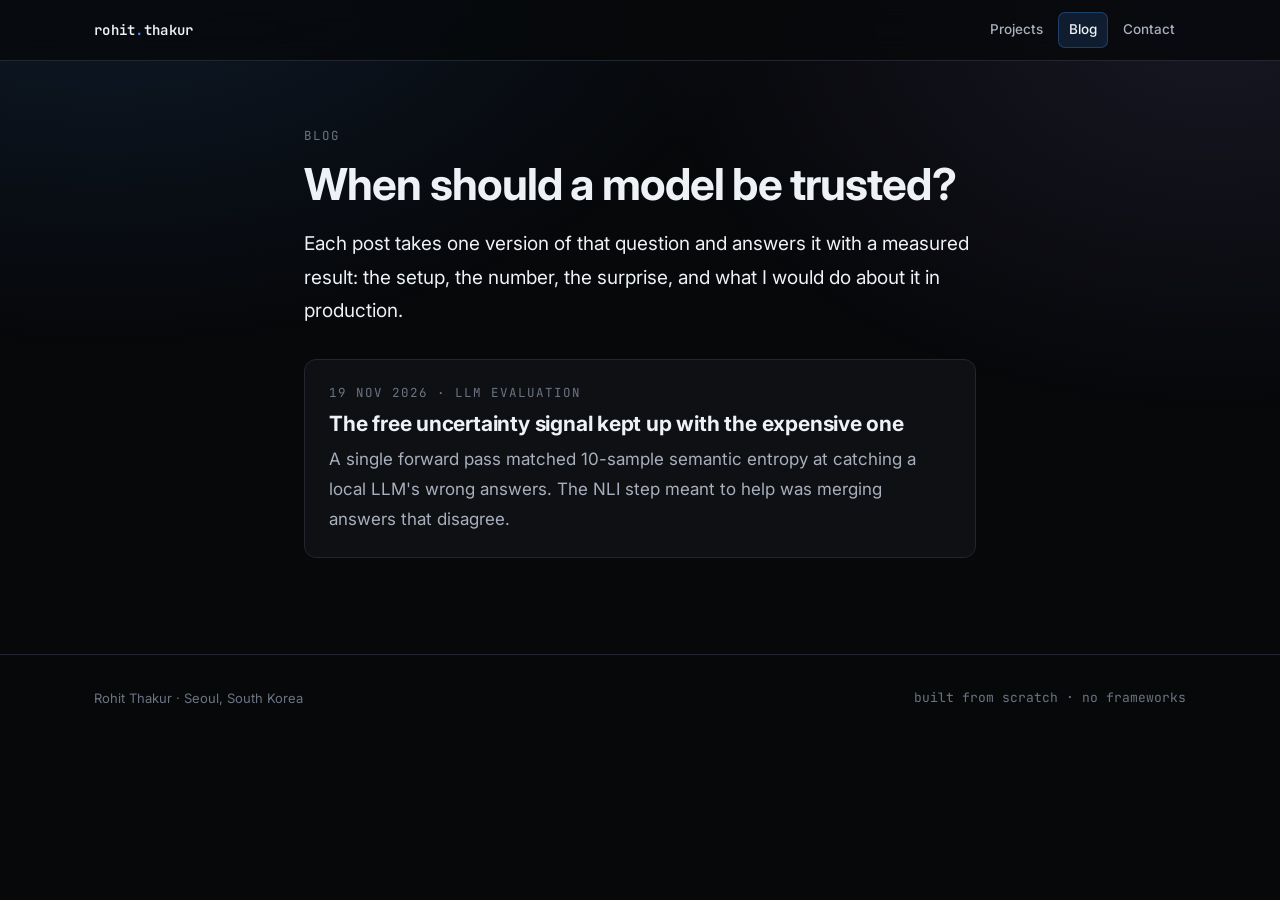
==== blog/index.html @ 81765e0c "Add blog with first post on LLM uncertainty; correct cascade claims on project card" ====
<!doctype html>
<html lang="en">
<head>
<meta charset="utf-8">
<meta name="viewport" content="width=device-width, initial-scale=1">
<title>Blog — Rohit Thakur</title>
<meta name="description" content="Write-ups on when a model should be trusted: LLM uncertainty and evaluation, agentic RAG, and edge computer vision, each with a measured result.">
<meta name="author" content="Rohit Thakur">
<meta property="og:title" content="Blog — Rohit Thakur">
<meta property="og:description" content="When should a model be trusted? Measured write-ups on LLM evaluation and edge vision.">
<meta property="og:type" content="website">
<meta property="og:url" content="https://trohit920.github.io/blog/">
<link rel="canonical" href="https://trohit920.github.io/blog/">
<link rel="preconnect" href="https://fonts.googleapis.com">
<link rel="preconnect" href="https://fonts.gstatic.com" crossorigin>
<link href="https://fonts.googleapis.com/css2?family=Inter:wght@400;500;600;700&family=JetBrains+Mono:wght@400;500;600&display=swap" rel="stylesheet">
<link rel="stylesheet" href="blog.css">
</head>
<body>

<nav>
  <div class="wrap">
    <a class="brand" href="/">rohit<span>.</span>thakur</a>
    <div class="navlinks">
      <a href="/#projects">Projects</a>
      <a href="/blog/" class="active">Blog</a>
      <a href="/#contact">Contact</a>
    </div>
  </div>
</nav>

<main>
  <div class="read wrap">
    <div class="eyebrow">Blog</div>
    <h1>When should a model be trusted?</h1>
    <p class="lede">Each post takes one version of that question and answers it with a measured result: the setup, the number, the surprise, and what I would do about it in production.</p>

    <ul class="post-list">
      <li>
        <div class="eyebrow"><time datetime="2026-11-19">19 Nov 2026</time> &middot; LLM evaluation</div>
        <h2><a href="llm-uncertainty-free-signal/">The free uncertainty signal kept up with the expensive one</a></h2>
        <p>A single forward pass matched 10-sample semantic entropy at catching a local LLM's wrong answers. The NLI step meant to help was merging answers that disagree.</p>
      </li>
    </ul>
  </div>
</main>

<footer>
  <div class="wrap">
    <div>Rohit Thakur &middot; Seoul, South Korea</div>
    <div class="mono">built from scratch &middot; no frameworks</div>
  </div>
</footer>
</body>
</html>
---- blog/blog.css ----
/* Blog styles for trohit920.github.io. Shares the colour and type tokens of
   index.html so posts read as part of the same site. No build step. */
:root{
  --bg:#07080a; --bg-1:#0e1014; --bg-2:#14171d; --line:#22262e; --line-2:#2f3542;
  --ink:#eef1f6; --ink-2:#a8b0bd; --ink-3:#6b7482;
  --blue:#3d8ef0; --violet:#9d92f5; --aqua:#19b283; --orange:#e8682e;
  --mono:'JetBrains Mono',ui-monospace,SFMono-Regular,Menlo,monospace;
  --sans:'Inter',system-ui,-apple-system,sans-serif;
  --maxw:1140px; --readw:720px;
}
*{box-sizing:border-box}
body{
  margin:0;background:var(--bg);color:var(--ink);font-family:var(--sans);
  font-size:17px;line-height:1.75;-webkit-font-smoothing:antialiased;overflow-x:hidden;
}
body::before{
  content:"";position:fixed;inset:0;z-index:-2;pointer-events:none;
  background:
    radial-gradient(1100px 680px at 8% -8%, rgba(61,142,240,.14), transparent 62%),
    radial-gradient(900px 620px at 95% 2%, rgba(157,146,245,.11), transparent 64%);
}
a{color:var(--blue);text-decoration:none}
a:hover{text-decoration:underline}
:focus-visible{outline:2px solid var(--blue);outline-offset:3px;border-radius:3px}
.wrap{max-width:var(--maxw);margin:0 auto;padding:0 24px}

nav{position:sticky;top:0;z-index:60;background:rgba(7,8,10,.78);
  backdrop-filter:blur(14px) saturate(140%);border-bottom:1px solid var(--line)}
nav .wrap{display:flex;align-items:center;justify-content:space-between;gap:16px;height:60px}
.brand{font-family:var(--mono);font-size:14px;font-weight:600;color:var(--ink);letter-spacing:.02em;white-space:nowrap}
.brand span{color:var(--blue)}
.brand:hover{text-decoration:none}
.navlinks{display:flex;gap:4px;align-items:center}
.navlinks a{font-size:13.5px;color:var(--ink-2);font-weight:500;padding:6px 11px;border-radius:7px;white-space:nowrap}
.navlinks a:hover{color:var(--ink);background:rgba(255,255,255,.055);text-decoration:none}
.navlinks a.active{color:var(--ink);background:rgba(61,142,240,.15);box-shadow:inset 0 0 0 1px rgba(61,142,240,.3)}

main{padding:64px 0 80px}
.read{max-width:var(--readw);margin:0 auto}
.eyebrow{font-family:var(--mono);font-size:12.5px;letter-spacing:.08em;text-transform:uppercase;color:var(--ink-3)}
h1{font-size:clamp(30px,5vw,44px);line-height:1.15;letter-spacing:-.02em;margin:12px 0 18px}
h2{font-size:24px;line-height:1.3;letter-spacing:-.01em;margin:48px 0 12px}
h3{font-size:18px;margin:32px 0 8px}
p,ul,ol{color:var(--ink-2);margin:0 0 18px}
li{margin:6px 0}
strong,b{color:var(--ink);font-weight:600}
.lede{font-size:19px;color:var(--ink)}
.byline{font-size:14px;color:var(--ink-3);margin-bottom:36px}
code{font-family:var(--mono);font-size:.86em;background:var(--bg-2);border:1px solid var(--line);
  padding:1px 6px;border-radius:5px;color:var(--ink)}

.table-scroll{overflow-x:auto;margin:0 0 22px;border:1px solid var(--line);border-radius:10px}
table{border-collapse:collapse;width:100%;font-size:15px;min-width:480px}
th,td{text-align:left;padding:10px 14px;border-bottom:1px solid var(--line)}
th{font-family:var(--mono);font-size:12px;letter-spacing:.06em;text-transform:uppercase;color:var(--ink-3);background:var(--bg-1)}
td{color:var(--ink-2)}
tr:last-child td{border-bottom:0}
td .sub{display:block;font-family:var(--sans);font-size:12.5px;color:var(--ink-3);white-space:nowrap;margin-top:2px}
td.num{font-family:var(--mono);color:var(--ink);white-space:nowrap}

figure{margin:28px 0 30px}
figure img{display:block;width:100%;height:auto;border-radius:10px;border:1px solid var(--line-2)}
figcaption{font-size:14px;color:var(--ink-3);margin-top:10px;line-height:1.6}

.callout{border-left:3px solid var(--violet);background:var(--bg-1);padding:14px 18px;border-radius:0 10px 10px 0;margin:0 0 22px}
.callout p{margin:0}

.post-list{list-style:none;padding:0;margin:32px 0 0}
.post-list li{border:1px solid var(--line);border-radius:12px;background:var(--bg-1);padding:22px 24px;margin:0 0 16px}
.post-list h2{font-size:21px;margin:6px 0 8px}
.post-list h2 a{color:var(--ink)}
.post-list p{margin:0}

.post-foot{margin-top:56px;padding-top:24px;border-top:1px solid var(--line);font-size:15px}

footer{border-top:1px solid var(--line);padding:32px 0 46px;color:var(--ink-3);font-size:13px}
footer .wrap{display:flex;justify-content:space-between;gap:14px;flex-wrap:wrap}
.mono{font-family:var(--mono)}

@media(max-width:520px){
  .wrap{padding:0 16px}
  .navlinks a{padding:6px 8px}
  main{padding:40px 0 60px}
  body{font-size:16px}
  table{min-width:0;font-size:13.5px}
  th,td{padding:8px 9px}
  th{font-size:10.5px;letter-spacing:.03em}
  td .sub{white-space:normal;font-size:11.5px}
}
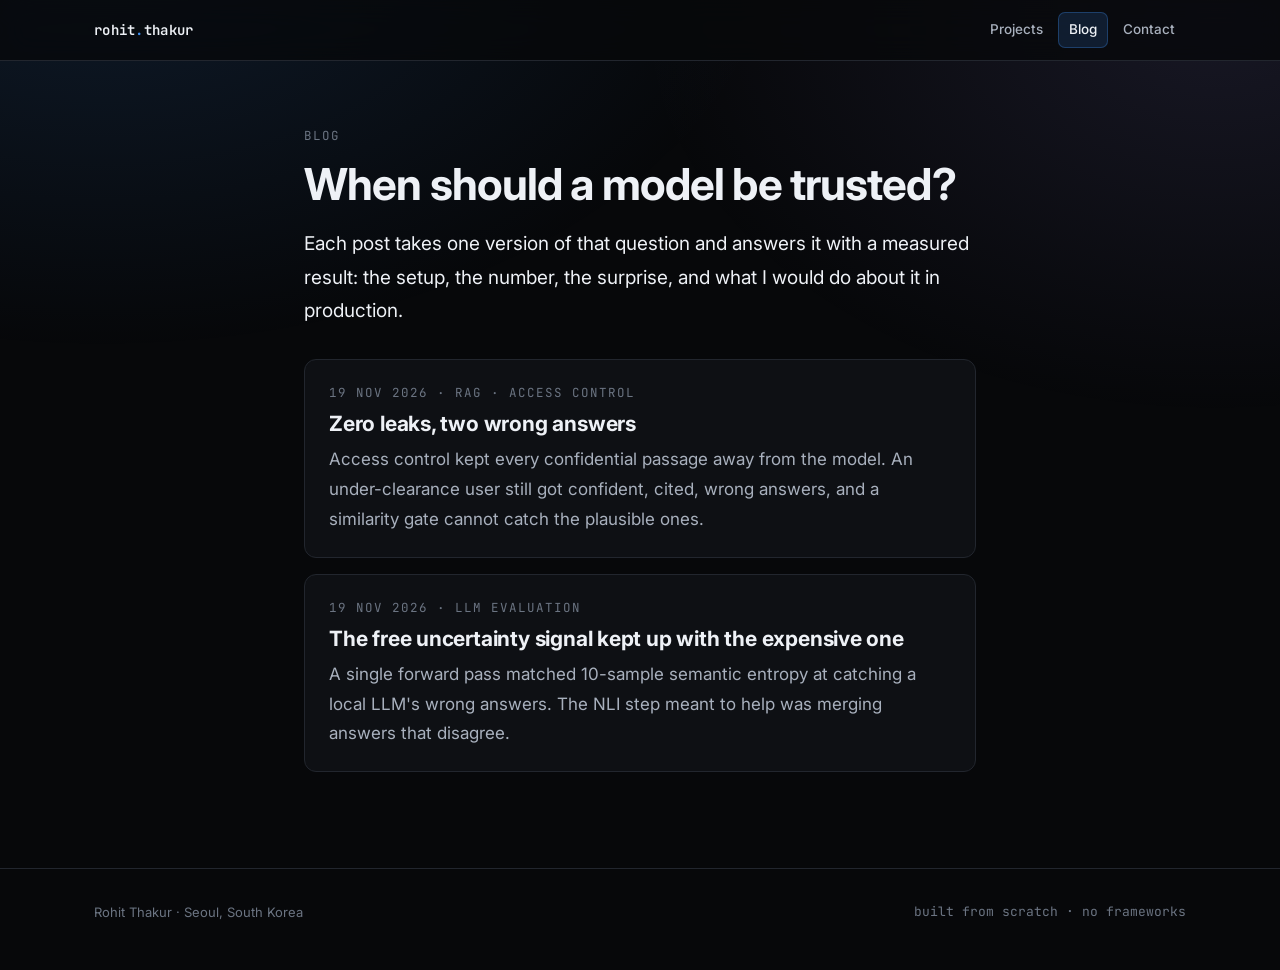
==== commit d6ae3409: "Add blog post on RAG access control; correct RAG project card claims" ====
--- a/blog/index.html
+++ b/blog/index.html
@@ -37,6 +37,11 @@
 
     <ul class="post-list">
       <li>
+        <div class="eyebrow"><time datetime="2026-11-19">19 Nov 2026</time> &middot; RAG &middot; Access control</div>
+        <h2><a href="rag-access-control-wrong-answers/">Zero leaks, two wrong answers</a></h2>
+        <p>Access control kept every confidential passage away from the model. An under-clearance user still got confident, cited, wrong answers, and a similarity gate cannot catch the plausible ones.</p>
+      </li>
+      <li>
         <div class="eyebrow"><time datetime="2026-11-19">19 Nov 2026</time> &middot; LLM evaluation</div>
         <h2><a href="llm-uncertainty-free-signal/">The free uncertainty signal kept up with the expensive one</a></h2>
         <p>A single forward pass matched 10-sample semantic entropy at catching a local LLM's wrong answers. The NLI step meant to help was merging answers that disagree.</p>
--- a/blog/blog.css
+++ b/blog/blog.css
@@ -62,6 +62,12 @@
 figure img{display:block;width:100%;height:auto;border-radius:10px;border:1px solid var(--line-2)}
 figcaption{font-size:14px;color:var(--ink-3);margin-top:10px;line-height:1.6}
 
+figure.chart{background:var(--bg-1);border:1px solid var(--line);border-radius:10px;padding:14px 14px 12px}
+.chart-narrow{display:none}
+figure.chart svg g:focus-visible circle:last-child{stroke:var(--ink)}
+details.data-table{margin:-12px 0 24px}
+details.data-table summary{cursor:pointer;font-size:14px;color:var(--ink-3);margin-bottom:10px}
+details.data-table summary:hover{color:var(--ink-2)}
 .callout{border-left:3px solid var(--violet);background:var(--bg-1);padding:14px 18px;border-radius:0 10px 10px 0;margin:0 0 22px}
 .callout p{margin:0}
 
@@ -86,4 +92,6 @@
   th,td{padding:8px 9px}
   th{font-size:10.5px;letter-spacing:.03em}
   td .sub{white-space:normal;font-size:11.5px}
+  .chart-wide{display:none}
+  .chart-narrow{display:block}
 }
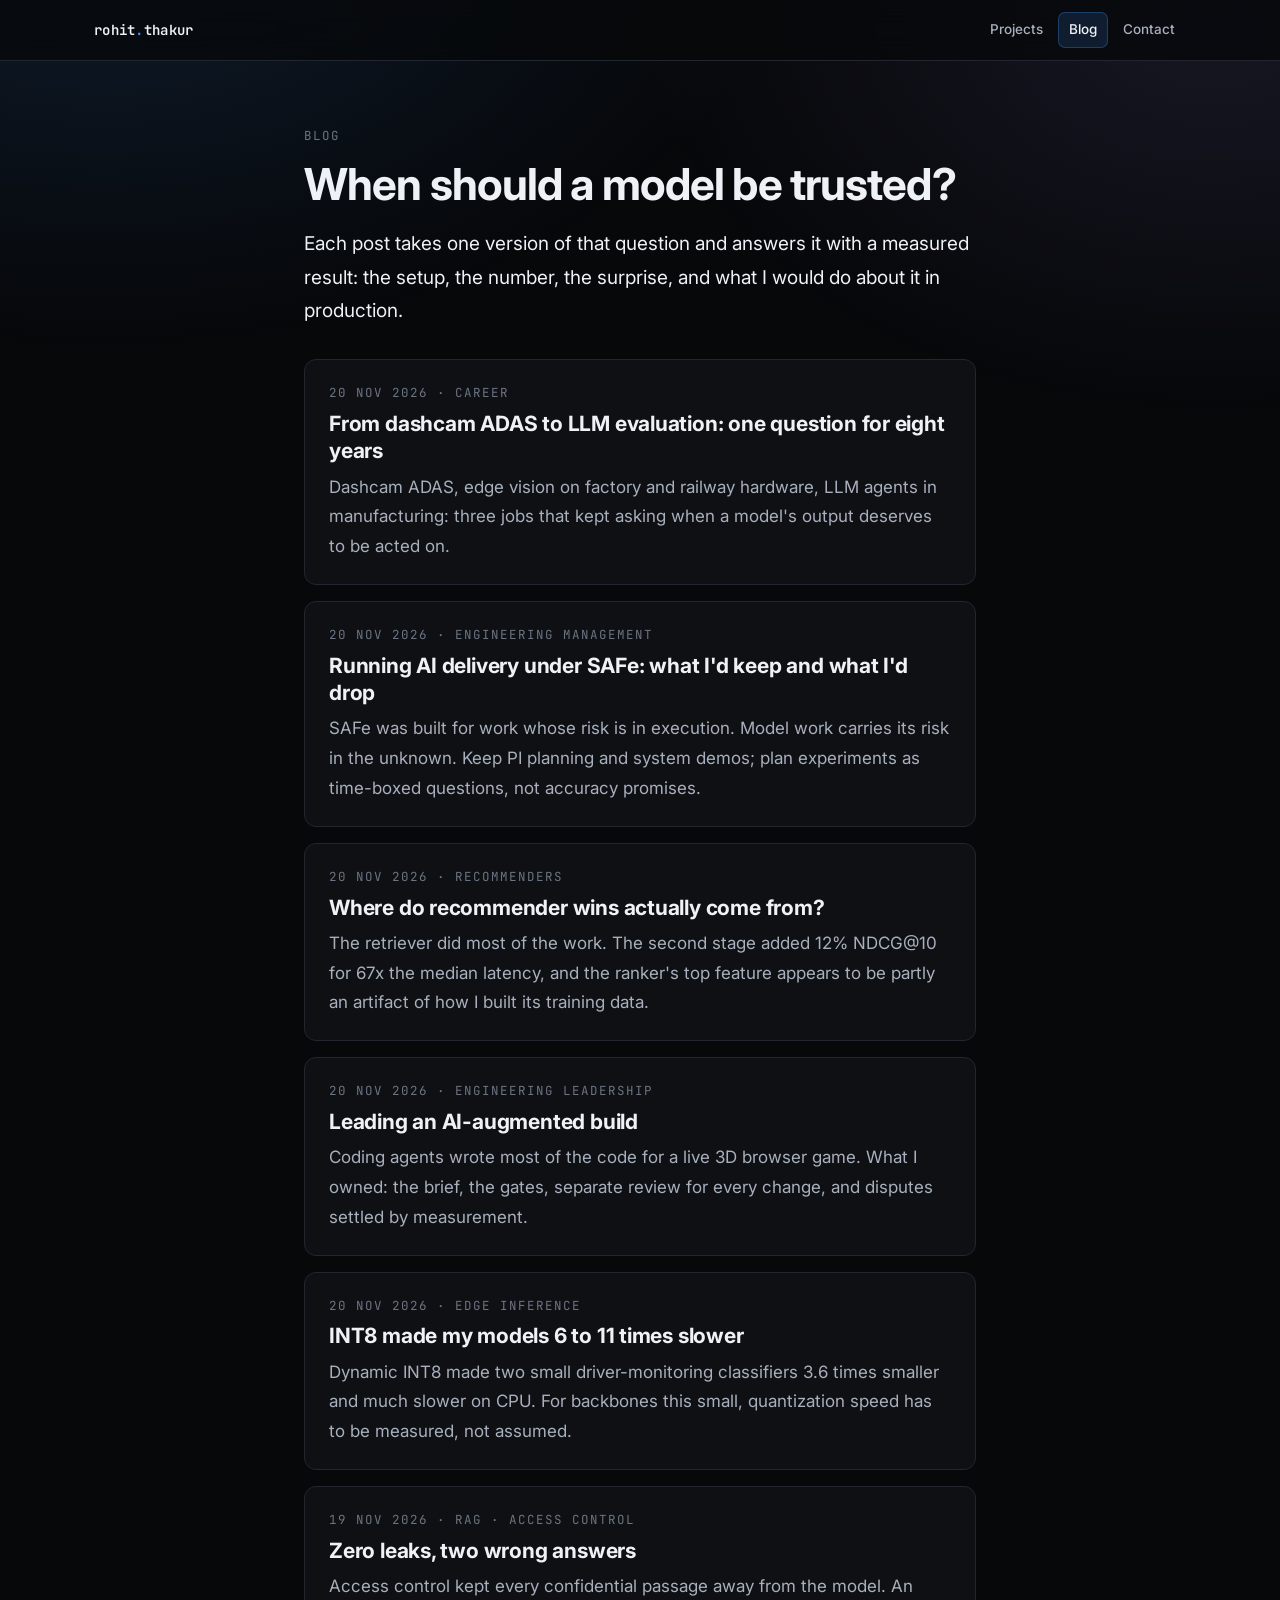
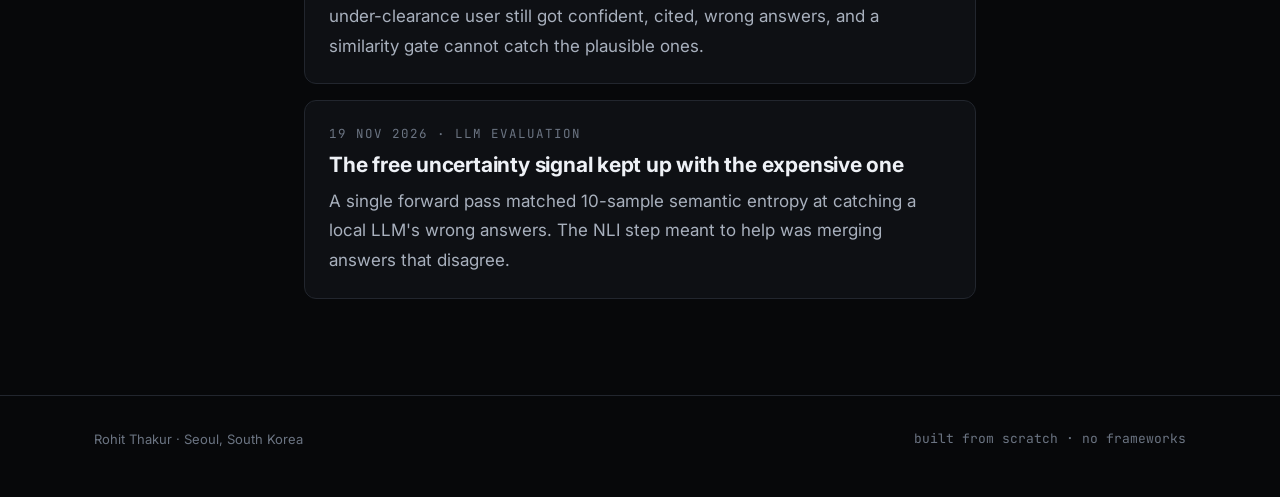
==== commit ee6a9e60: "Add five blog posts; correct CabinSense, StreamRec and Kursi Kushti card claims" ====
--- a/blog/index.html
+++ b/blog/index.html
@@ -37,6 +37,31 @@
 
     <ul class="post-list">
       <li>
+        <div class="eyebrow"><time datetime="2026-11-20">20 Nov 2026</time> &middot; Career</div>
+        <h2><a href="one-question-eight-years/">From dashcam ADAS to LLM evaluation: one question for eight years</a></h2>
+        <p>Dashcam ADAS, edge vision on factory and railway hardware, LLM agents in manufacturing: three jobs that kept asking when a model's output deserves to be acted on.</p>
+      </li>
+      <li>
+        <div class="eyebrow"><time datetime="2026-11-20">20 Nov 2026</time> &middot; Engineering management</div>
+        <h2><a href="ai-delivery-under-safe/">Running AI delivery under SAFe: what I'd keep and what I'd drop</a></h2>
+        <p>SAFe was built for work whose risk is in execution. Model work carries its risk in the unknown. Keep PI planning and system demos; plan experiments as time-boxed questions, not accuracy promises.</p>
+      </li>
+      <li>
+        <div class="eyebrow"><time datetime="2026-11-20">20 Nov 2026</time> &middot; Recommenders</div>
+        <h2><a href="recommender-wins-retrieval/">Where do recommender wins actually come from?</a></h2>
+        <p>The retriever did most of the work. The second stage added 12% NDCG@10 for 67x the median latency, and the ranker's top feature appears to be partly an artifact of how I built its training data.</p>
+      </li>
+      <li>
+        <div class="eyebrow"><time datetime="2026-11-20">20 Nov 2026</time> &middot; Engineering leadership</div>
+        <h2><a href="leading-ai-augmented-build/">Leading an AI-augmented build</a></h2>
+        <p>Coding agents wrote most of the code for a live 3D browser game. What I owned: the brief, the gates, separate review for every change, and disputes settled by measurement.</p>
+      </li>
+      <li>
+        <div class="eyebrow"><time datetime="2026-11-20">20 Nov 2026</time> &middot; Edge inference</div>
+        <h2><a href="int8-slower-edge-dms/">INT8 made my models 6 to 11 times slower</a></h2>
+        <p>Dynamic INT8 made two small driver-monitoring classifiers 3.6 times smaller and much slower on CPU. For backbones this small, quantization speed has to be measured, not assumed.</p>
+      </li>
+      <li>
         <div class="eyebrow"><time datetime="2026-11-19">19 Nov 2026</time> &middot; RAG &middot; Access control</div>
         <h2><a href="rag-access-control-wrong-answers/">Zero leaks, two wrong answers</a></h2>
         <p>Access control kept every confidential passage away from the model. An under-clearance user still got confident, cited, wrong answers, and a similarity gate cannot catch the plausible ones.</p>
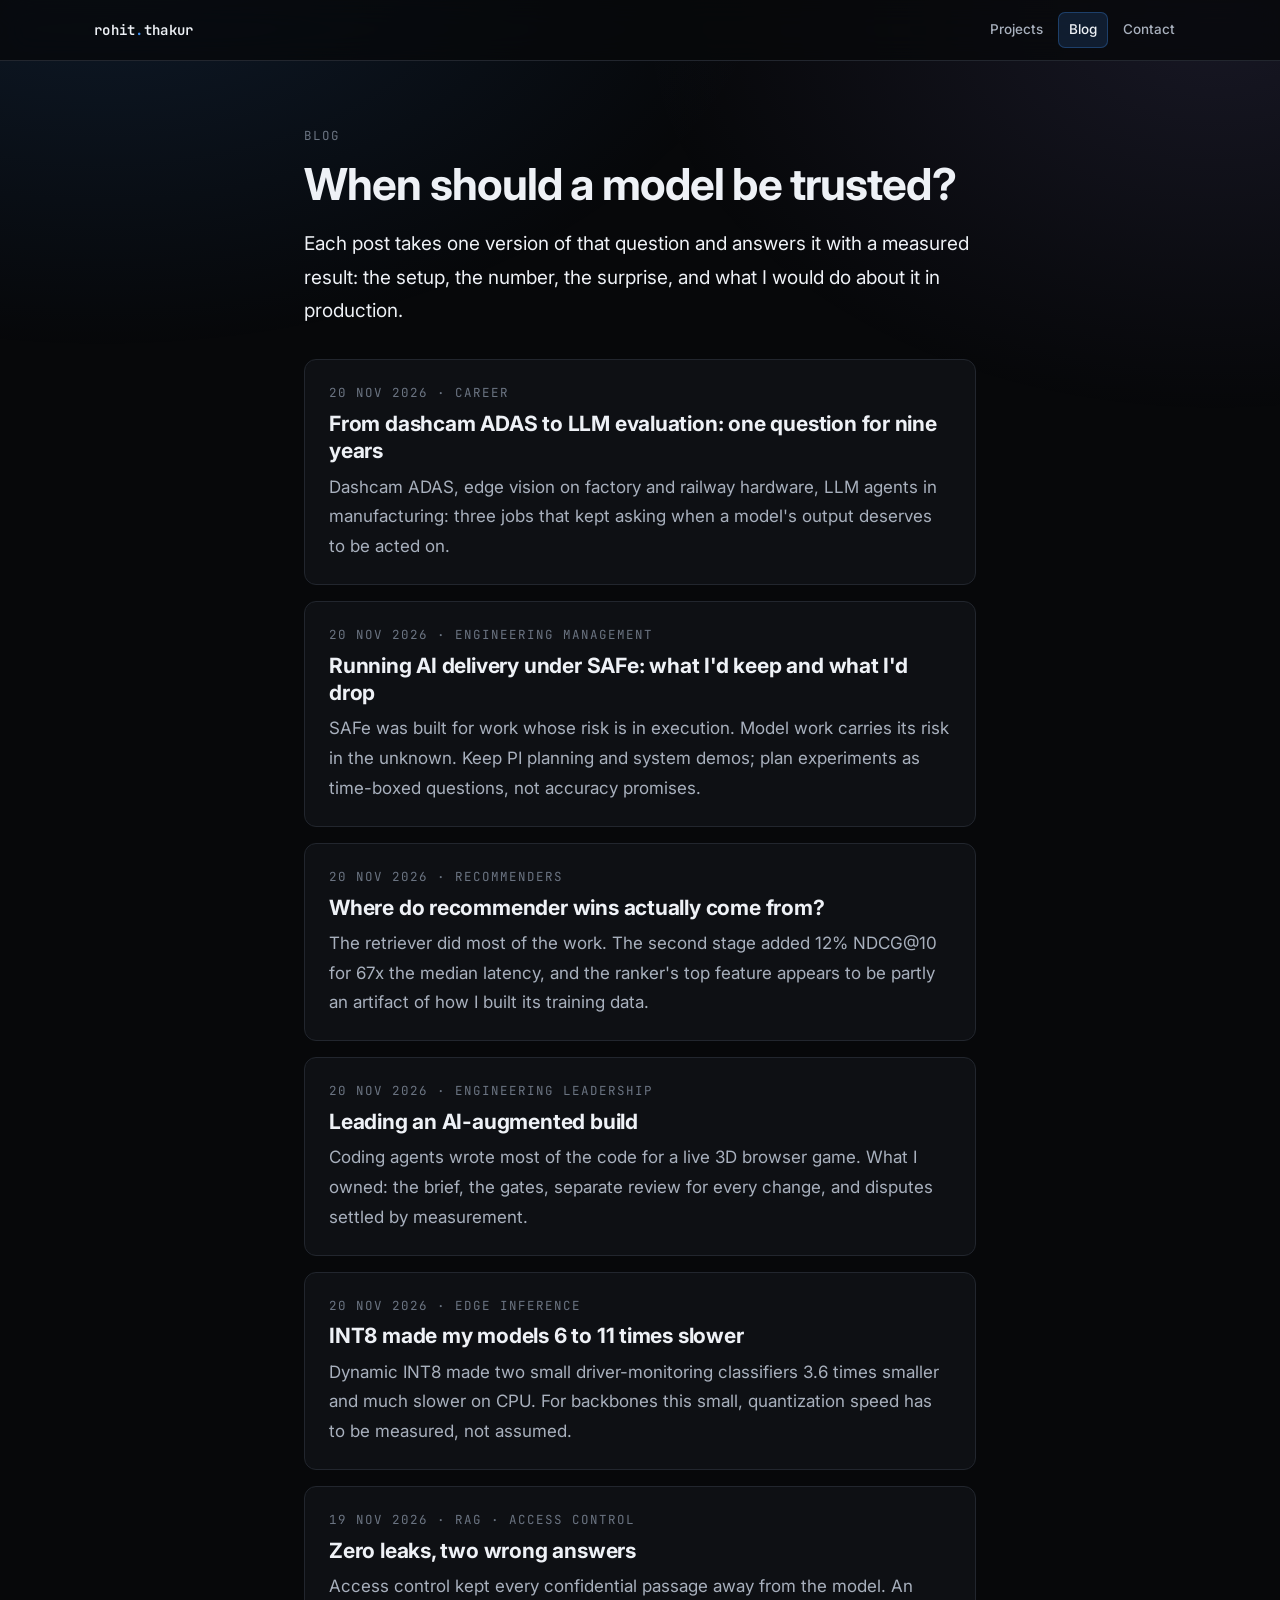
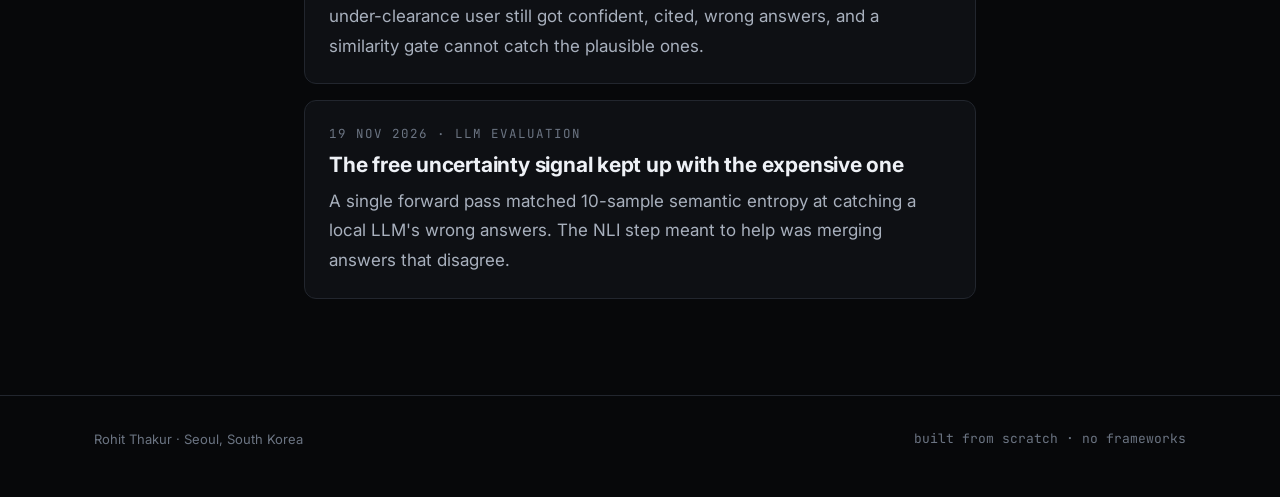
==== commit 03efb7dc: "Update experience to 9+ years across site, resume and retrospective post" ====
--- a/blog/index.html
+++ b/blog/index.html
@@ -38,7 +38,7 @@
     <ul class="post-list">
       <li>
         <div class="eyebrow"><time datetime="2026-11-20">20 Nov 2026</time> &middot; Career</div>
-        <h2><a href="one-question-eight-years/">From dashcam ADAS to LLM evaluation: one question for eight years</a></h2>
+        <h2><a href="one-question-nine-years/">From dashcam ADAS to LLM evaluation: one question for nine years</a></h2>
         <p>Dashcam ADAS, edge vision on factory and railway hardware, LLM agents in manufacturing: three jobs that kept asking when a model's output deserves to be acted on.</p>
       </li>
       <li>
